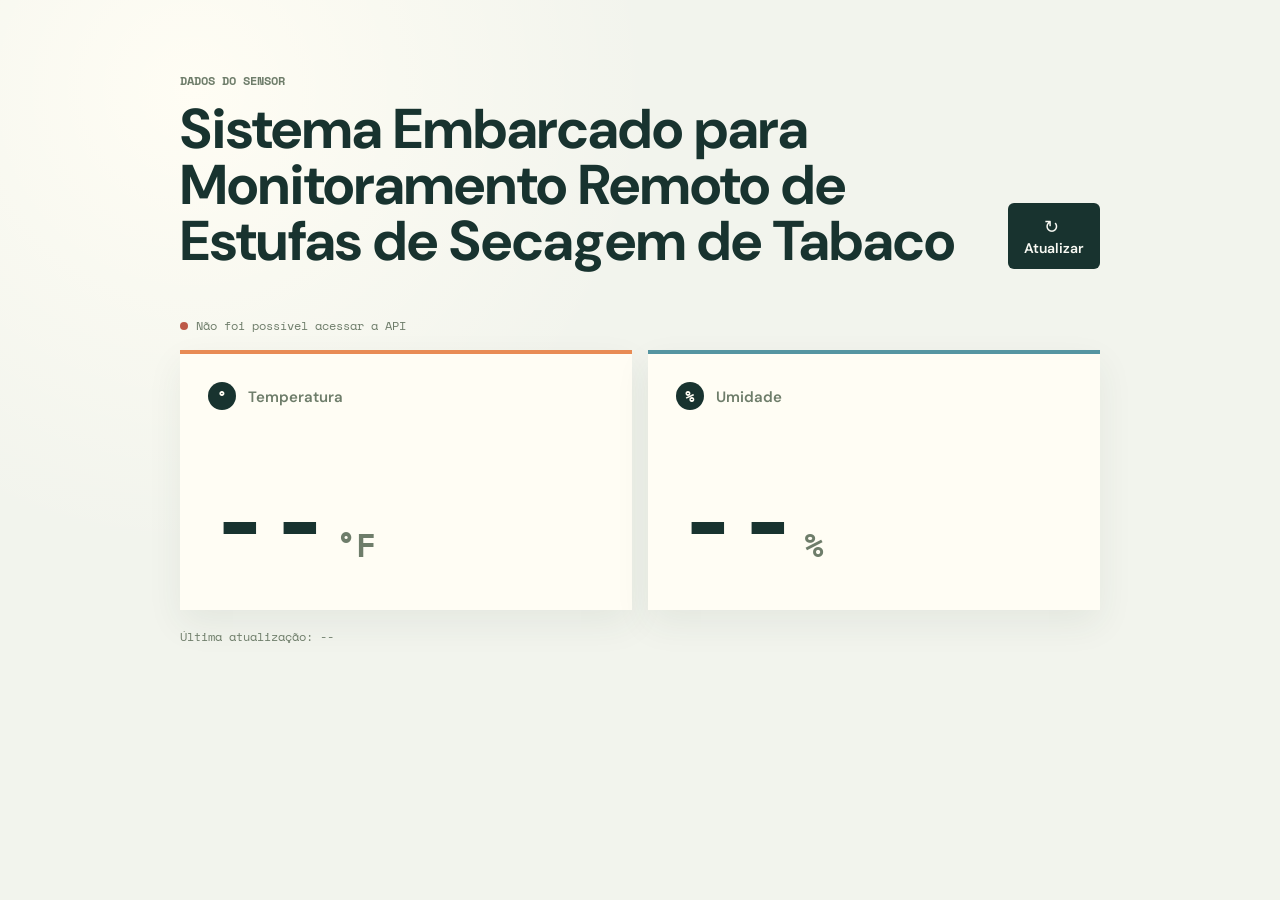
==== frontend/index.html @ aa6d70a8 "alteracao total" ====
<!doctype html>
<html lang="pt-BR">
  <head>
    <meta charset="UTF-8" />
    <meta name="viewport" content="width=device-width, initial-scale=1.0" />
    <title>Monitor ambiental</title>
    <link rel="stylesheet" href="styles.css" />
  </head>
  <body>
    <main class="dashboard">
      <header class="header">
        <div>
          <p class="eyebrow">DADOS DO SENSOR</p>
          <h1>Sistema Embarcado para Monitoramento Remoto de Estufas de Secagem de Tabaco</h1>
        </div>
        <button class="refresh-button" id="refresh-button" type="button" aria-label="Atualizar leituras">
          <span aria-hidden="true">↻</span>
          Atualizar
        </button>
      </header>

      <section class="status" aria-live="polite">
        <span class="status-dot" id="status-dot"></span>
        <span id="status-text">Conectando à API...</span>
      </section>

      <section class="reading-grid" aria-label="Leituras mais recentes">
        <article class="reading-card temperature-card">
          <div class="card-label"><span class="icon">°</span> Temperatura</div>
          <p class="reading-value"><span id="temperature">--</span><span class="unit">°F</span></p>
        </article>
        <article class="reading-card humidity-card">
          <div class="card-label"><span class="icon">%</span> Umidade</div>
          <p class="reading-value"><span id="humidity">--</span><span class="unit">%</span></p>
        </article>
      </section>

      <p class="updated">Última atualização: <time id="updated-at">--</time></p>
    </main>
    <script src="app.js?v=3"></script>
  </body>
</html>
---- frontend/styles.css ----
@import url('https://fonts.googleapis.com/css2?family=DM+Sans:wght@400;500;600;700&family=Space+Mono:wght@400;700&display=swap');

:root {
  color: #18332f;
  background: #f2f4ed;
  font-family: 'DM Sans', sans-serif;
  font-synthesis: none;
}

* { box-sizing: border-box; }

body {
  min-width: 320px;
  min-height: 100vh;
  margin: 0;
  background: radial-gradient(circle at 15% 10%, #fffdf4 0, transparent 34%), #f2f4ed;
}

.dashboard { width: min(920px, calc(100% - 40px)); margin: 0 auto; padding: 72px 0 48px; }
.header { display: flex; justify-content: space-between; align-items: end; gap: 24px; }
.eyebrow { margin: 0 0 12px; color: #6e7d6a; font: 700 12px 'Space Mono', monospace; letter-spacing: 0; }
h1 { margin: 0; font-size: clamp(2rem, 5vw, 3.5rem); line-height: 1; letter-spacing: 0; }
.refresh-button { border: 0; border-radius: 6px; padding: 12px 16px; color: #f8f9f3; background: #18332f; font: 600 14px 'DM Sans', sans-serif; cursor: pointer; }
.refresh-button:hover { background: #28534b; }
.refresh-button:disabled { cursor: wait; opacity: .65; }
.refresh-button span { margin-right: 5px; font-size: 18px; vertical-align: -1px; }
.status { display: flex; align-items: center; gap: 8px; margin: 48px 0 16px; color: #6e7d6a; font: 12px 'Space Mono', monospace; }
.status-dot { width: 8px; height: 8px; border-radius: 50%; background: #c88b32; }
.status-dot.online { background: #3f9966; }
.status-dot.error { background: #bd5947; }
.reading-grid { display: grid; grid-template-columns: repeat(2, minmax(0, 1fr)); gap: 16px; }
.reading-card { min-height: 260px; padding: 28px; border-top: 4px solid; background: #fffdf4; box-shadow: 0 14px 34px #294d3d12; }
.temperature-card { border-color: #e88b54; }
.humidity-card { border-color: #5595a1; }
.card-label { color: #6e7d6a; font-size: 15px; font-weight: 600; }
.icon { display: inline-grid; place-items: center; width: 28px; height: 28px; margin-right: 8px; border-radius: 50%; color: #fffdf4; background: #18332f; font: 700 16px 'Space Mono', monospace; }
.reading-value { margin: 62px 0 0; color: #18332f; font: 700 clamp(3.4rem, 9vw, 6.5rem)/.9 'Space Mono', monospace; letter-spacing: -4px; }
.unit { margin-left: 8px; color: #6e7d6a; font-size: .32em; letter-spacing: 0; }
.updated { margin: 18px 0 0; color: #6e7d6a; font: 12px 'Space Mono', monospace; }

@media (max-width: 600px) {
  .dashboard { width: min(100% - 28px, 440px); padding-top: 42px; }
  .header { align-items: start; flex-direction: column; }
  .status { margin-top: 36px; }
  .reading-grid { grid-template-columns: 1fr; }
  .reading-card { min-height: 200px; }
  .reading-value { margin-top: 40px; }
}
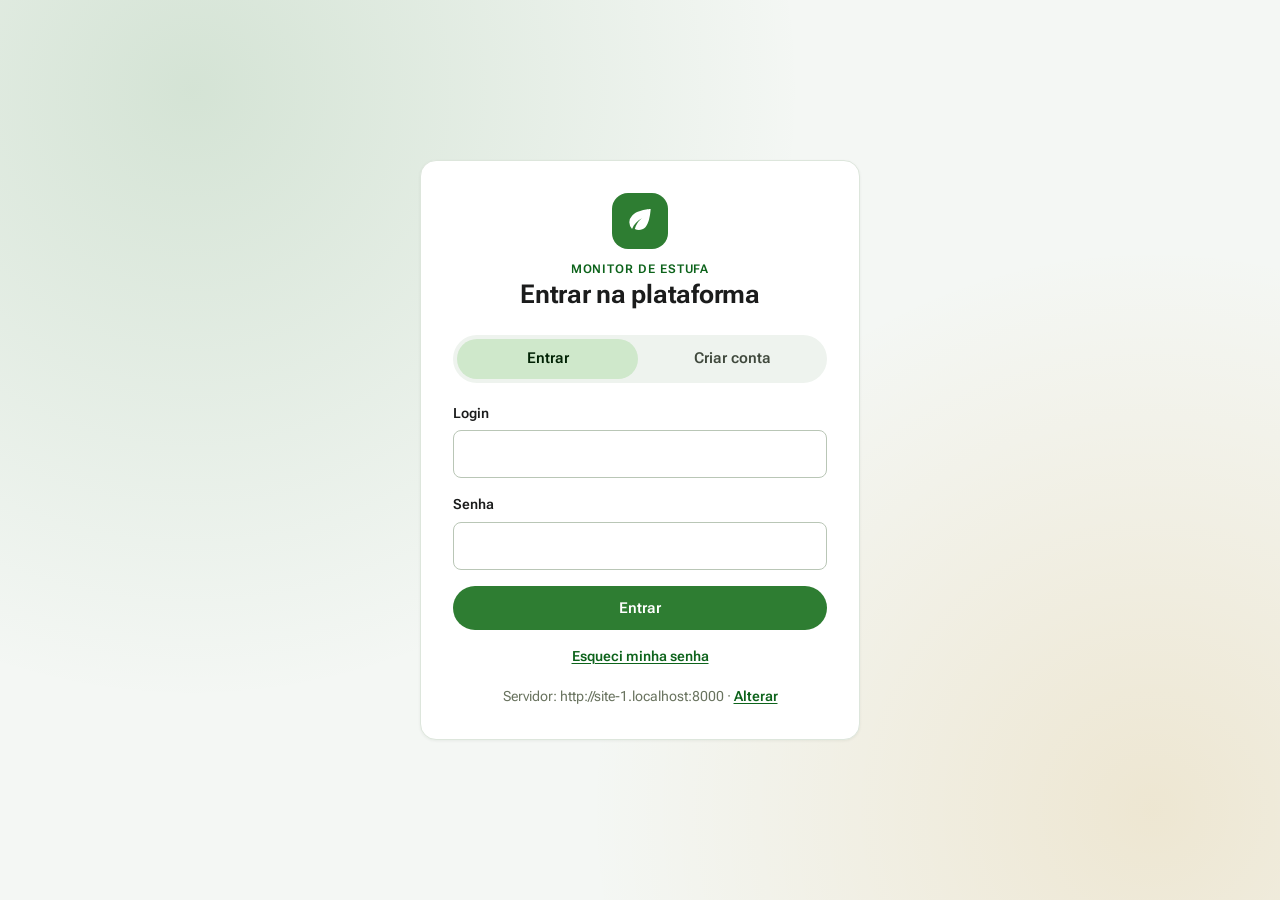
==== commit 24f3502e: "Ajustes visuais no app mobile, adição de novas funcionalidades como notficaoes alarmes e aviso sonon" ====
--- a/frontend/index.html
+++ b/frontend/index.html
@@ -2,41 +2,34 @@
 <html lang="pt-BR">
   <head>
     <meta charset="UTF-8" />
-    <meta name="viewport" content="width=device-width, initial-scale=1.0" />
-    <title>Monitor ambiental</title>
-    <link rel="stylesheet" href="styles.css" />
+    <meta name="viewport" content="width=device-width, initial-scale=1.0, viewport-fit=cover" />
+    <meta name="description" content="Painel de monitoramento de temperatura e umidade das estufas de secagem de tabaco." />
+    <meta name="theme-color" content="#2e7d32" />
+    <title>Monitor de Estufa</title>
+    <link rel="icon" href="data:image/svg+xml,%3Csvg xmlns='http://www.w3.org/2000/svg' viewBox='0 0 24 24'%3E%3Crect width='24' height='24' rx='6' fill='%232e7d32'/%3E%3Cpath fill='%23fff' d='M7.05 9.05a6 6 0 0 0-.02 8.47c1.26-2.91 3.5-5.35 6.31-6.8a13.67 13.67 0 0 0-4.63 6.66c2.23 1.05 4.97.67 6.81-1.17C18.6 13.13 19 4.43 19 4.43s-8.7.4-11.95 4.62z'/%3E%3C/svg%3E" />
+    <link rel="preconnect" href="https://fonts.googleapis.com" />
+    <link rel="preconnect" href="https://fonts.gstatic.com" crossorigin />
+    <link rel="stylesheet" href="https://fonts.googleapis.com/css2?family=Roboto+Flex:opsz,wght@8..144,400..700&display=swap" />
+    <link rel="stylesheet" href="css/styles.css" />
+    <script>
+      // Aplica o tema salvo antes de desenhar a página, para não piscar.
+      try {
+        const theme = JSON.parse(localStorage.getItem("monitor.prefs") || "{}").theme;
+        if (theme === "light" || theme === "dark") document.documentElement.dataset.theme = theme;
+      } catch (_) {}
+    </script>
   </head>
   <body>
-    <main class="dashboard">
-      <header class="header">
-        <div>
-          <p class="eyebrow">DADOS DO SENSOR</p>
-          <h1>Sistema Embarcado para Monitoramento Remoto de Estufas de Secagem de Tabaco</h1>
-        </div>
-        <button class="refresh-button" id="refresh-button" type="button" aria-label="Atualizar leituras">
-          <span aria-hidden="true">↻</span>
-          Atualizar
-        </button>
-      </header>
-
-      <section class="status" aria-live="polite">
-        <span class="status-dot" id="status-dot"></span>
-        <span id="status-text">Conectando à API...</span>
-      </section>
-
-      <section class="reading-grid" aria-label="Leituras mais recentes">
-        <article class="reading-card temperature-card">
-          <div class="card-label"><span class="icon">°</span> Temperatura</div>
-          <p class="reading-value"><span id="temperature">--</span><span class="unit">°F</span></p>
-        </article>
-        <article class="reading-card humidity-card">
-          <div class="card-label"><span class="icon">%</span> Umidade</div>
-          <p class="reading-value"><span id="humidity">--</span><span class="unit">%</span></p>
-        </article>
-      </section>
-
-      <p class="updated">Última atualização: <time id="updated-at">--</time></p>
-    </main>
-    <script src="app.js?v=3"></script>
+    <div id="app" aria-live="polite">
+      <div class="boot">
+        <div class="boot-spinner" aria-hidden="true"></div>
+        <p>Carregando o painel…</p>
+      </div>
+    </div>
+    <div id="toasts" class="toasts" role="status" aria-live="polite"></div>
+    <noscript>
+      <p class="noscript">Ative o JavaScript do navegador para usar o painel.</p>
+    </noscript>
+    <script type="module" src="js/main.js"></script>
   </body>
 </html>
--- a/frontend/css/styles.css
+++ b/frontend/css/styles.css
@@ -0,0 +1,2236 @@
+/* =========================================================
+   Monitor de Estufa — tokens do DESIGN.md (AgroTech Curing Monitor)
+   ========================================================= */
+
+:root {
+  color-scheme: light;
+
+  --bg: #f4f7f4;
+  --surface: #ffffff;
+  --surface-2: #eef3ee;
+  --surface-3: #e3ebe3;
+  --border: #dde6dc;
+  --border-strong: #b9c6b6;
+
+  --text: #1b1c1c;
+  --text-2: #40493d;
+  --muted: #69735f;
+
+  --primary: #2e7d32;
+  --primary-strong: #1b5e20;
+  --primary-text: #0d631b;
+  --on-primary: #ffffff;
+  --primary-container: #cfe8cb;
+  --on-primary-container: #002204;
+
+  --ok: #2e7d32;
+  --ok-container: #dff0dc;
+  --on-ok-container: #0b3d10;
+  --warn: #8a5a00;
+  --warn-icon: #c68100;
+  --warn-container: #fff3cf;
+  --on-warn-container: #3d2800;
+  --crit: #ba1a1a;
+  --crit-container: #ffdad6;
+  --on-crit-container: #7a0008;
+  --offline: #616161;
+  --offline-container: #ececec;
+  --on-offline-container: #2f2f2f;
+  --info-container: #e2ecf5;
+  --on-info-container: #0f2c45;
+
+  --chart-line: #2e7d32;
+  --chart-area: rgba(46, 125, 50, 0.1);
+  --chart-band: rgba(46, 125, 50, 0.07);
+  --chart-grid: #e4eae3;
+  --chart-limit: #9aa895;
+
+  --shadow-1: 0 1px 3px rgba(0, 34, 4, 0.06);
+  --shadow-2: 0 3px 6px rgba(0, 34, 4, 0.08);
+  --shadow-3: 0 6px 16px rgba(0, 34, 4, 0.14);
+  --scrim: rgba(25, 29, 25, 0.45);
+
+  --radius-sm: 8px;
+  --radius: 12px;
+  --radius-lg: 16px;
+  --radius-full: 999px;
+
+  --font: "Roboto Flex", system-ui, -apple-system, "Segoe UI", Roboto, "Helvetica Neue", Arial, sans-serif;
+  --sidebar-width: 248px;
+  --bottom-nav-height: 72px;
+}
+
+@media (prefers-color-scheme: dark) {
+  :root:not([data-theme="light"]) {
+    color-scheme: dark;
+    --bg: #101410;
+    --surface: #191d19;
+    --surface-2: #212621;
+    --surface-3: #2a302a;
+    --border: #2f362f;
+    --border-strong: #46503f;
+    --text: #e3e6e0;
+    --text-2: #c2cabd;
+    --muted: #95a08f;
+    --primary: #2e7d32;
+    --primary-strong: #3a8f3e;
+    --primary-text: #88d982;
+    --on-primary: #ffffff;
+    --primary-container: #1f3a20;
+    --on-primary-container: #b8f0b2;
+    --ok: #88d982;
+    --ok-container: #1f3a20;
+    --on-ok-container: #b8f0b2;
+    --warn: #ffc865;
+    --warn-icon: #ffb938;
+    --warn-container: #3a2b0a;
+    --on-warn-container: #ffe3b0;
+    --crit: #ffb4ab;
+    --crit-container: #4a1512;
+    --on-crit-container: #ffdad6;
+    --offline: #b0b0b0;
+    --offline-container: #2c2c2c;
+    --on-offline-container: #e0e0e0;
+    --info-container: #1b2c3b;
+    --on-info-container: #cfe3f5;
+    --chart-line: #48a64c;
+    --chart-area: rgba(72, 166, 76, 0.14);
+    --chart-band: rgba(72, 166, 76, 0.09);
+    --chart-grid: #293029;
+    --chart-limit: #6b7866;
+    --shadow-1: 0 1px 3px rgba(0, 0, 0, 0.4);
+    --shadow-2: 0 3px 8px rgba(0, 0, 0, 0.45);
+    --shadow-3: 0 8px 24px rgba(0, 0, 0, 0.55);
+    --scrim: rgba(0, 0, 0, 0.6);
+  }
+}
+
+:root[data-theme="dark"] {
+  color-scheme: dark;
+  --bg: #101410;
+  --surface: #191d19;
+  --surface-2: #212621;
+  --surface-3: #2a302a;
+  --border: #2f362f;
+  --border-strong: #46503f;
+  --text: #e3e6e0;
+  --text-2: #c2cabd;
+  --muted: #95a08f;
+  --primary: #2e7d32;
+  --primary-strong: #3a8f3e;
+  --primary-text: #88d982;
+  --on-primary: #ffffff;
+  --primary-container: #1f3a20;
+  --on-primary-container: #b8f0b2;
+  --ok: #88d982;
+  --ok-container: #1f3a20;
+  --on-ok-container: #b8f0b2;
+  --warn: #ffc865;
+  --warn-icon: #ffb938;
+  --warn-container: #3a2b0a;
+  --on-warn-container: #ffe3b0;
+  --crit: #ffb4ab;
+  --crit-container: #4a1512;
+  --on-crit-container: #ffdad6;
+  --offline: #b0b0b0;
+  --offline-container: #2c2c2c;
+  --on-offline-container: #e0e0e0;
+  --info-container: #1b2c3b;
+  --on-info-container: #cfe3f5;
+  --chart-line: #48a64c;
+  --chart-area: rgba(72, 166, 76, 0.14);
+  --chart-band: rgba(72, 166, 76, 0.09);
+  --chart-grid: #293029;
+  --chart-limit: #6b7866;
+  --shadow-1: 0 1px 3px rgba(0, 0, 0, 0.4);
+  --shadow-2: 0 3px 8px rgba(0, 0, 0, 0.45);
+  --shadow-3: 0 8px 24px rgba(0, 0, 0, 0.55);
+  --scrim: rgba(0, 0, 0, 0.6);
+}
+
+/* =========================================================
+   Base
+   ========================================================= */
+
+*,
+*::before,
+*::after {
+  box-sizing: border-box;
+}
+
+html {
+  -webkit-text-size-adjust: 100%;
+}
+
+body {
+  margin: 0;
+  min-height: 100vh;
+  background: var(--bg);
+  color: var(--text);
+  font-family: var(--font);
+  font-size: 15px;
+  line-height: 1.5;
+  -webkit-font-smoothing: antialiased;
+}
+
+h1,
+h2,
+h3,
+h4,
+p {
+  margin: 0;
+}
+
+h1 {
+  font-size: 1.6rem;
+  line-height: 1.25;
+  font-weight: 650;
+  letter-spacing: -0.01em;
+}
+
+h2 {
+  font-size: 1.15rem;
+  line-height: 1.35;
+  font-weight: 620;
+}
+
+h3 {
+  font-size: 1rem;
+  line-height: 1.4;
+  font-weight: 600;
+}
+
+a {
+  color: var(--primary-text);
+}
+
+button,
+input,
+select,
+textarea {
+  font: inherit;
+  color: inherit;
+}
+
+:focus-visible {
+  outline: 3px solid color-mix(in srgb, var(--primary) 55%, transparent);
+  outline-offset: 2px;
+}
+
+.sr-only {
+  position: absolute;
+  width: 1px;
+  height: 1px;
+  padding: 0;
+  margin: -1px;
+  overflow: hidden;
+  clip: rect(0, 0, 0, 0);
+  white-space: nowrap;
+  border: 0;
+}
+
+.muted {
+  color: var(--muted);
+}
+
+.text-2 {
+  color: var(--text-2);
+}
+
+.small {
+  font-size: 0.85rem;
+}
+
+.num {
+  font-variant-numeric: tabular-nums;
+}
+
+.icon {
+  display: inline-flex;
+  flex: none;
+  width: 1.25em;
+  height: 1.25em;
+}
+
+.icon svg {
+  width: 100%;
+  height: 100%;
+  fill: currentColor;
+}
+
+.noscript {
+  padding: 24px;
+  text-align: center;
+}
+
+/* =========================================================
+   Boot / carregamento
+   ========================================================= */
+
+.boot {
+  min-height: 100vh;
+  display: grid;
+  place-content: center;
+  justify-items: center;
+  gap: 16px;
+  color: var(--muted);
+}
+
+.boot-spinner,
+.spinner {
+  width: 36px;
+  height: 36px;
+  border-radius: 50%;
+  border: 3px solid var(--surface-3);
+  border-top-color: var(--primary);
+  animation: spin 0.9s linear infinite;
+}
+
+.spinner {
+  width: 18px;
+  height: 18px;
+  border-width: 2px;
+}
+
+@keyframes spin {
+  to {
+    transform: rotate(360deg);
+  }
+}
+
+/* =========================================================
+   Estrutura: barra lateral (desktop) e barra inferior (celular)
+   ========================================================= */
+
+.shell {
+  min-height: 100vh;
+}
+
+.sidebar {
+  display: none;
+}
+
+.topbar {
+  position: sticky;
+  top: 0;
+  z-index: 20;
+  display: flex;
+  align-items: center;
+  gap: 12px;
+  min-height: 60px;
+  padding: 8px 16px;
+  padding-top: max(8px, env(safe-area-inset-top));
+  background: color-mix(in srgb, var(--bg) 88%, transparent);
+  backdrop-filter: blur(10px);
+  border-bottom: 1px solid var(--border);
+}
+
+.brand {
+  display: flex;
+  align-items: center;
+  gap: 10px;
+  min-width: 0;
+  color: var(--text);
+  text-decoration: none;
+}
+
+.brand-mark {
+  display: grid;
+  place-items: center;
+  width: 36px;
+  height: 36px;
+  flex: none;
+  border-radius: 10px;
+  background: var(--primary);
+  color: var(--on-primary);
+}
+
+.brand-mark .icon {
+  width: 22px;
+  height: 22px;
+}
+
+.brand-text {
+  display: flex;
+  flex-direction: column;
+  min-width: 0;
+  line-height: 1.2;
+}
+
+.brand-eyebrow {
+  font-size: 0.7rem;
+  font-weight: 650;
+  letter-spacing: 0.08em;
+  text-transform: uppercase;
+  color: var(--primary-text);
+}
+
+.brand-title {
+  font-size: 1.05rem;
+  font-weight: 620;
+  white-space: nowrap;
+  overflow: hidden;
+  text-overflow: ellipsis;
+}
+
+.topbar-actions {
+  margin-left: auto;
+  display: flex;
+  align-items: center;
+  gap: 8px;
+}
+
+.connection {
+  display: inline-flex;
+  align-items: center;
+  gap: 6px;
+  padding: 4px 10px;
+  border-radius: var(--radius-full);
+  font-size: 0.8rem;
+  font-weight: 600;
+  background: var(--surface-2);
+  color: var(--text-2);
+}
+
+.connection .dot {
+  width: 8px;
+  height: 8px;
+  border-radius: 50%;
+  background: var(--ok);
+}
+
+.connection.is-down {
+  background: var(--crit-container);
+  color: var(--on-crit-container);
+}
+
+.connection.is-down .dot {
+  background: var(--crit);
+}
+
+.connection-label {
+  display: none;
+}
+
+.view {
+  width: 100%;
+  max-width: 1180px;
+  margin: 0 auto;
+  padding: 16px 16px calc(var(--bottom-nav-height) + 24px + env(safe-area-inset-bottom));
+}
+
+.bottom-nav {
+  position: fixed;
+  inset: auto 0 0 0;
+  z-index: 30;
+  display: grid;
+  grid-template-columns: repeat(5, 1fr);
+  height: calc(var(--bottom-nav-height) + env(safe-area-inset-bottom));
+  padding-bottom: env(safe-area-inset-bottom);
+  background: var(--surface);
+  border-top: 1px solid var(--border);
+}
+
+.nav-link {
+  position: relative;
+  display: flex;
+  flex-direction: column;
+  align-items: center;
+  justify-content: center;
+  gap: 4px;
+  min-width: 0;
+  color: var(--text-2);
+  text-decoration: none;
+  font-size: 0.72rem;
+  font-weight: 600;
+}
+
+.nav-pill {
+  position: relative;
+  display: grid;
+  place-items: center;
+  width: 56px;
+  height: 30px;
+  border-radius: var(--radius-full);
+  transition: background 0.15s;
+}
+
+.nav-pill .icon {
+  width: 22px;
+  height: 22px;
+}
+
+.nav-link[aria-current="page"] {
+  color: var(--text);
+}
+
+.nav-link[aria-current="page"] .nav-pill {
+  background: var(--primary-container);
+  color: var(--on-primary-container);
+}
+
+.nav-badge {
+  position: absolute;
+  top: -4px;
+  right: 6px;
+  min-width: 18px;
+  height: 18px;
+  padding: 0 5px;
+  border-radius: var(--radius-full);
+  background: var(--crit);
+  color: #fff;
+  font-size: 0.68rem;
+  font-weight: 700;
+  line-height: 18px;
+  text-align: center;
+}
+
+:root[data-theme="dark"] .nav-badge {
+  color: #3a0003;
+}
+
+@media (prefers-color-scheme: dark) {
+  :root:not([data-theme="light"]) .nav-badge {
+    color: #3a0003;
+  }
+}
+
+@media (min-width: 900px) {
+  .shell {
+    display: grid;
+    grid-template-columns: var(--sidebar-width) 1fr;
+  }
+
+  .sidebar {
+    position: sticky;
+    top: 0;
+    height: 100vh;
+    display: flex;
+    flex-direction: column;
+    gap: 24px;
+    padding: 20px 14px;
+    background: var(--surface);
+    border-right: 1px solid var(--border);
+  }
+
+  .sidebar .brand {
+    padding: 0 8px;
+  }
+
+  .side-nav {
+    display: flex;
+    flex-direction: column;
+    gap: 4px;
+  }
+
+  .side-nav .nav-link {
+    flex-direction: row;
+    justify-content: flex-start;
+    gap: 12px;
+    padding: 10px 12px;
+    border-radius: var(--radius-full);
+    font-size: 0.95rem;
+    font-weight: 560;
+  }
+
+  .side-nav .nav-link:hover {
+    background: var(--surface-2);
+  }
+
+  .side-nav .nav-pill {
+    width: auto;
+    height: auto;
+    background: none !important;
+  }
+
+  .side-nav .nav-link[aria-current="page"] {
+    background: var(--primary-container);
+    color: var(--on-primary-container);
+  }
+
+  .side-nav .nav-badge {
+    position: static;
+    margin-left: auto;
+  }
+
+  .sidebar-footer {
+    margin-top: auto;
+    padding: 12px;
+    border-radius: var(--radius);
+    background: var(--surface-2);
+    font-size: 0.85rem;
+    color: var(--text-2);
+  }
+
+  .topbar .brand {
+    display: none;
+  }
+
+  .connection-label {
+    display: inline;
+  }
+
+  .bottom-nav {
+    display: none;
+  }
+
+  .view {
+    padding: 24px 32px 48px;
+  }
+}
+
+/* =========================================================
+   Página e seções
+   ========================================================= */
+
+.page {
+  display: flex;
+  flex-direction: column;
+  gap: 20px;
+}
+
+.page.is-loading {
+  opacity: 0.55;
+  transition: opacity 0.2s;
+}
+
+.page-header {
+  display: flex;
+  flex-wrap: wrap;
+  align-items: flex-end;
+  justify-content: space-between;
+  gap: 12px;
+}
+
+.page-header .eyebrow {
+  margin-bottom: 2px;
+}
+
+.eyebrow {
+  font-size: 0.72rem;
+  font-weight: 650;
+  letter-spacing: 0.08em;
+  text-transform: uppercase;
+  color: var(--primary-text);
+}
+
+.page-subtitle {
+  margin-top: 4px;
+  color: var(--text-2);
+}
+
+.section-title {
+  display: flex;
+  align-items: center;
+  justify-content: space-between;
+  gap: 12px;
+  margin-bottom: 12px;
+}
+
+.grid {
+  display: grid;
+  gap: 16px;
+}
+
+.grid-2 {
+  grid-template-columns: 1fr;
+}
+
+/* Quantas colunas couberem, cada uma com pelo menos 320px (ou a largura toda no celular). */
+.grid-3 {
+  grid-template-columns: repeat(auto-fill, minmax(min(100%, 320px), 1fr));
+}
+
+@media (min-width: 640px) {
+  .grid-2 {
+    grid-template-columns: repeat(2, minmax(0, 1fr));
+  }
+}
+
+@media (min-width: 1000px) {
+  .grid-main {
+    grid-template-columns: minmax(0, 2fr) minmax(300px, 1fr);
+    align-items: start;
+  }
+}
+
+.stack {
+  display: flex;
+  flex-direction: column;
+  gap: 16px;
+}
+
+.row {
+  display: flex;
+  flex-wrap: wrap;
+  align-items: center;
+  gap: 8px;
+}
+
+.row-between {
+  display: flex;
+  flex-wrap: wrap;
+  align-items: center;
+  justify-content: space-between;
+  gap: 8px;
+}
+
+/* =========================================================
+   Cartões
+   ========================================================= */
+
+.card {
+  min-width: 0;
+  padding: 16px;
+  border-radius: var(--radius-lg);
+  background: var(--surface);
+  border: 1px solid var(--border);
+  box-shadow: var(--shadow-1);
+}
+
+@media (min-width: 640px) {
+  .card {
+    padding: 20px;
+  }
+}
+
+.card-header {
+  display: flex;
+  align-items: flex-start;
+  justify-content: space-between;
+  gap: 12px;
+  margin-bottom: 14px;
+}
+
+.card-header h2,
+.card-header h3 {
+  display: flex;
+  align-items: center;
+  gap: 8px;
+}
+
+.card-header .icon {
+  color: var(--primary-text);
+}
+
+.card-footer {
+  display: flex;
+  flex-wrap: wrap;
+  gap: 8px;
+  margin-top: 16px;
+  padding-top: 14px;
+  border-top: 1px solid var(--border);
+}
+
+.card-link {
+  display: inline-flex;
+  align-items: center;
+  gap: 4px;
+  font-weight: 600;
+  font-size: 0.9rem;
+  color: var(--primary-text);
+  text-decoration: none;
+  white-space: nowrap;
+}
+
+.card-link:hover {
+  text-decoration: underline;
+}
+
+.divider {
+  height: 1px;
+  margin: 14px 0;
+  background: var(--border);
+}
+
+/* =========================================================
+   Botões
+   ========================================================= */
+
+.btn {
+  display: inline-flex;
+  align-items: center;
+  justify-content: center;
+  gap: 8px;
+  min-height: 44px;
+  padding: 0 18px;
+  border: 1px solid transparent;
+  border-radius: var(--radius-full);
+  background: var(--surface-2);
+  color: var(--text);
+  font-weight: 600;
+  font-size: 0.92rem;
+  text-decoration: none;
+  cursor: pointer;
+  transition: background 0.15s, box-shadow 0.15s, opacity 0.15s;
+  white-space: nowrap;
+}
+
+.btn:hover {
+  background: var(--surface-3);
+}
+
+.btn:disabled {
+  opacity: 0.55;
+  cursor: not-allowed;
+}
+
+.btn .icon {
+  width: 20px;
+  height: 20px;
+}
+
+.btn-primary {
+  background: var(--primary);
+  color: var(--on-primary);
+}
+
+.btn-primary:hover {
+  background: var(--primary-strong);
+  box-shadow: var(--shadow-2);
+}
+
+.btn-outline {
+  background: transparent;
+  border-color: var(--border-strong);
+}
+
+.btn-outline:hover {
+  background: var(--surface-2);
+}
+
+.btn-danger {
+  background: var(--crit-container);
+  color: var(--on-crit-container);
+}
+
+.btn-danger:hover {
+  background: color-mix(in srgb, var(--crit-container) 80%, var(--crit));
+}
+
+.btn-danger-solid {
+  background: #ba1a1a;
+  color: #fff;
+}
+
+.btn-danger-solid:hover {
+  background: #93000a;
+}
+
+.btn-ghost {
+  background: transparent;
+  color: var(--primary-text);
+}
+
+.btn-ghost:hover {
+  background: var(--surface-2);
+}
+
+.btn-sm {
+  min-height: 36px;
+  padding: 0 14px;
+  font-size: 0.85rem;
+}
+
+.btn-icon {
+  width: 44px;
+  padding: 0;
+}
+
+.btn-block {
+  width: 100%;
+}
+
+/* =========================================================
+   Selos de estado (sempre com ícone + texto)
+   ========================================================= */
+
+.badge {
+  display: inline-flex;
+  align-items: center;
+  gap: 6px;
+  padding: 3px 10px;
+  border-radius: var(--radius-full);
+  font-size: 0.78rem;
+  font-weight: 650;
+  line-height: 1.5;
+  white-space: nowrap;
+}
+
+.badge .icon {
+  width: 15px;
+  height: 15px;
+}
+
+.badge-dot {
+  width: 8px;
+  height: 8px;
+  border-radius: 50%;
+  background: currentColor;
+}
+
+.badge-ok {
+  background: var(--ok-container);
+  color: var(--on-ok-container);
+}
+
+.badge-ok .badge-dot {
+  background: var(--ok);
+  box-shadow: 0 0 0 0 color-mix(in srgb, var(--ok) 60%, transparent);
+  animation: pulse 2s infinite;
+}
+
+.badge-warn {
+  background: var(--warn-container);
+  color: var(--on-warn-container);
+}
+
+.badge-crit {
+  background: var(--crit-container);
+  color: var(--on-crit-container);
+}
+
+.badge-offline {
+  background: var(--offline-container);
+  color: var(--on-offline-container);
+}
+
+.badge-neutral {
+  background: var(--surface-2);
+  color: var(--text-2);
+}
+
+.badge-info {
+  background: var(--info-container);
+  color: var(--on-info-container);
+}
+
+@keyframes pulse {
+  0% {
+    box-shadow: 0 0 0 0 color-mix(in srgb, var(--ok) 55%, transparent);
+  }
+  70% {
+    box-shadow: 0 0 0 7px transparent;
+  }
+  100% {
+    box-shadow: 0 0 0 0 transparent;
+  }
+}
+
+@media (prefers-reduced-motion: reduce) {
+  *,
+  *::before,
+  *::after {
+    animation: none !important;
+    transition: none !important;
+  }
+}
+
+/* =========================================================
+   Faixa de aviso (status em linguagem simples)
+   ========================================================= */
+
+.banner {
+  display: flex;
+  align-items: flex-start;
+  gap: 12px;
+  padding: 14px 16px;
+  border-radius: var(--radius-lg);
+}
+
+.banner > .icon {
+  width: 24px;
+  height: 24px;
+  margin-top: 1px;
+}
+
+.banner-body {
+  flex: 1;
+  min-width: 0;
+}
+
+.banner-title {
+  font-weight: 650;
+}
+
+.banner-text {
+  margin-top: 2px;
+  font-size: 0.92rem;
+}
+
+.banner-actions {
+  display: flex;
+  flex-wrap: wrap;
+  gap: 8px;
+  margin-top: 10px;
+}
+
+.banner-ok {
+  background: var(--ok-container);
+  color: var(--on-ok-container);
+}
+
+.banner-warn {
+  background: var(--warn-container);
+  color: var(--on-warn-container);
+}
+
+.banner-warn > .icon {
+  color: var(--warn-icon);
+}
+
+.banner-crit {
+  background: var(--crit-container);
+  color: var(--on-crit-container);
+}
+
+.banner-offline {
+  background: var(--offline-container);
+  color: var(--on-offline-container);
+}
+
+.banner-info {
+  background: var(--info-container);
+  color: var(--on-info-container);
+}
+
+.banner .btn {
+  min-height: 38px;
+  background: var(--surface);
+  color: var(--text);
+}
+
+.banner .btn-primary {
+  background: var(--primary);
+  color: var(--on-primary);
+}
+
+/* =========================================================
+   Indicadores (temperatura e umidade)
+   ========================================================= */
+
+.kpi {
+  display: flex;
+  flex-direction: column;
+  gap: 12px;
+}
+
+.kpi-head {
+  display: flex;
+  align-items: center;
+  justify-content: space-between;
+  gap: 8px;
+}
+
+.kpi-label {
+  display: flex;
+  align-items: center;
+  gap: 8px;
+  font-weight: 600;
+  color: var(--text-2);
+}
+
+.kpi-icon {
+  display: grid;
+  place-items: center;
+  width: 36px;
+  height: 36px;
+  border-radius: 10px;
+  background: var(--surface-2);
+  color: var(--primary-text);
+}
+
+.kpi-icon .icon {
+  width: 22px;
+  height: 22px;
+}
+
+.kpi-value {
+  display: flex;
+  align-items: baseline;
+  flex-wrap: wrap;
+  gap: 4px 10px;
+}
+
+.kpi-number {
+  font-size: 3rem;
+  line-height: 1;
+  font-weight: 700;
+  letter-spacing: -0.02em;
+}
+
+.kpi-unit {
+  font-size: 1.3rem;
+  font-weight: 600;
+  color: var(--text-2);
+}
+
+.kpi-secondary {
+  font-size: 0.95rem;
+  color: var(--muted);
+}
+
+.kpi.is-stale .kpi-number,
+.kpi.is-stale .kpi-unit {
+  color: var(--muted);
+}
+
+.meter {
+  position: relative;
+  height: 10px;
+  border-radius: var(--radius-full);
+  background: var(--surface-3);
+}
+
+.meter-safe {
+  position: absolute;
+  top: 0;
+  bottom: 0;
+  border-radius: var(--radius-full);
+  background: var(--primary-container);
+}
+
+.meter-marker {
+  position: absolute;
+  top: 50%;
+  width: 16px;
+  height: 16px;
+  margin-left: -8px;
+  border-radius: 50%;
+  transform: translateY(-50%);
+  background: var(--primary);
+  box-shadow: 0 0 0 2px var(--surface);
+}
+
+.meter-marker.is-out {
+  background: var(--crit);
+}
+
+.meter-scale {
+  display: flex;
+  justify-content: space-between;
+  margin-top: 6px;
+  font-size: 0.78rem;
+  color: var(--muted);
+}
+
+/* =========================================================
+   Onboarding (passos)
+   ========================================================= */
+
+.steps {
+  display: grid;
+  gap: 12px;
+  margin: 0;
+  padding: 0;
+  list-style: none;
+  counter-reset: step;
+}
+
+.step {
+  display: flex;
+  align-items: flex-start;
+  gap: 14px;
+  padding: 14px;
+  border-radius: var(--radius);
+  background: var(--surface-2);
+}
+
+.step-number {
+  display: grid;
+  place-items: center;
+  width: 32px;
+  height: 32px;
+  flex: none;
+  border-radius: 50%;
+  background: var(--surface);
+  border: 2px solid var(--border-strong);
+  font-weight: 700;
+}
+
+.step.is-done .step-number {
+  background: var(--primary);
+  border-color: var(--primary);
+  color: var(--on-primary);
+}
+
+.step.is-current {
+  background: var(--primary-container);
+  color: var(--on-primary-container);
+}
+
+.step-body {
+  flex: 1;
+  min-width: 0;
+}
+
+.step-body p {
+  margin-top: 2px;
+  font-size: 0.9rem;
+  color: inherit;
+  opacity: 0.85;
+}
+
+.step-body .btn {
+  margin-top: 10px;
+}
+
+/* =========================================================
+   Formulários
+   ========================================================= */
+
+.form {
+  display: flex;
+  flex-direction: column;
+  gap: 16px;
+}
+
+.field {
+  display: flex;
+  flex-direction: column;
+  gap: 6px;
+}
+
+.field-label {
+  font-weight: 600;
+  font-size: 0.9rem;
+}
+
+.field-hint {
+  font-size: 0.82rem;
+  color: var(--muted);
+}
+
+.field-error {
+  font-size: 0.85rem;
+  color: var(--crit);
+}
+
+.input,
+.select {
+  width: 100%;
+  min-height: 48px;
+  padding: 10px 14px;
+  border: 1px solid var(--border-strong);
+  border-radius: var(--radius-sm);
+  background: var(--surface);
+  color: var(--text);
+}
+
+.input:focus,
+.select:focus {
+  outline: none;
+  border-color: var(--primary);
+  box-shadow: 0 0 0 2px color-mix(in srgb, var(--primary) 35%, transparent);
+}
+
+.input[aria-invalid="true"] {
+  border-color: var(--crit);
+}
+
+.input-group {
+  display: flex;
+  align-items: stretch;
+}
+
+.input-group .input {
+  border-top-right-radius: 0;
+  border-bottom-right-radius: 0;
+}
+
+.input-suffix {
+  display: grid;
+  place-items: center;
+  min-width: 56px;
+  padding: 0 12px;
+  border: 1px solid var(--border-strong);
+  border-left: 0;
+  border-radius: 0 var(--radius-sm) var(--radius-sm) 0;
+  background: var(--surface-2);
+  color: var(--text-2);
+  font-weight: 600;
+}
+
+.form-row {
+  display: grid;
+  gap: 12px;
+  grid-template-columns: repeat(2, minmax(0, 1fr));
+}
+
+.form-actions {
+  display: flex;
+  flex-wrap: wrap;
+  justify-content: flex-end;
+  gap: 8px;
+}
+
+.form-error {
+  padding: 10px 14px;
+  border-radius: var(--radius-sm);
+  background: var(--crit-container);
+  color: var(--on-crit-container);
+  font-size: 0.9rem;
+}
+
+.form-success {
+  padding: 10px 14px;
+  border-radius: var(--radius-sm);
+  background: var(--ok-container);
+  color: var(--on-ok-container);
+  font-size: 0.9rem;
+}
+
+/* Controle segmentado (período, métrica, unidade) */
+.segmented {
+  display: inline-flex;
+  max-width: 100%;
+  padding: 4px;
+  border-radius: var(--radius-full);
+  background: var(--surface-2);
+  overflow-x: auto;
+  scrollbar-width: none;
+}
+
+.segmented::-webkit-scrollbar {
+  display: none;
+}
+
+.segmented button {
+  min-height: 36px;
+  padding: 0 14px;
+  border: 0;
+  border-radius: var(--radius-full);
+  background: transparent;
+  color: var(--text-2);
+  font-weight: 600;
+  font-size: 0.88rem;
+  cursor: pointer;
+  white-space: nowrap;
+}
+
+.segmented button[aria-pressed="true"] {
+  background: var(--surface);
+  color: var(--text);
+  box-shadow: var(--shadow-1);
+}
+
+.filters {
+  display: flex;
+  flex-wrap: wrap;
+  align-items: center;
+  gap: 10px;
+}
+
+.filters .select {
+  width: auto;
+  min-width: 180px;
+  min-height: 44px;
+}
+
+/* Abas */
+.tabs {
+  display: flex;
+  gap: 4px;
+  padding: 4px;
+  border-radius: var(--radius-full);
+  background: var(--surface-2);
+  overflow-x: auto;
+}
+
+.tab {
+  display: inline-flex;
+  align-items: center;
+  gap: 8px;
+  flex: 1;
+  justify-content: center;
+  min-height: 40px;
+  padding: 0 16px;
+  border: 0;
+  border-radius: var(--radius-full);
+  background: transparent;
+  color: var(--text-2);
+  font-weight: 600;
+  cursor: pointer;
+  white-space: nowrap;
+}
+
+.tab[aria-selected="true"] {
+  background: var(--primary-container);
+  color: var(--on-primary-container);
+}
+
+.tab-count {
+  min-width: 22px;
+  padding: 0 6px;
+  border-radius: var(--radius-full);
+  background: var(--surface);
+  font-size: 0.78rem;
+  line-height: 20px;
+}
+
+/* =========================================================
+   Estatísticas, listas e tabelas
+   ========================================================= */
+
+.stats {
+  display: grid;
+  gap: 12px;
+  grid-template-columns: repeat(2, minmax(0, 1fr));
+}
+
+@media (min-width: 720px) {
+  .stats {
+    grid-template-columns: repeat(4, minmax(0, 1fr));
+  }
+}
+
+.stat {
+  padding: 14px 16px;
+  border-radius: var(--radius-lg);
+  background: var(--surface);
+  border: 1px solid var(--border);
+}
+
+.stat-label {
+  display: flex;
+  align-items: center;
+  gap: 6px;
+  font-size: 0.82rem;
+  font-weight: 600;
+  color: var(--text-2);
+}
+
+.stat-label .icon {
+  width: 16px;
+  height: 16px;
+}
+
+.stat-value {
+  margin-top: 4px;
+  font-size: 1.55rem;
+  font-weight: 700;
+  line-height: 1.2;
+}
+
+.stat-meta {
+  font-size: 0.8rem;
+  color: var(--muted);
+}
+
+.details {
+  display: grid;
+  gap: 10px 16px;
+  grid-template-columns: repeat(2, minmax(0, 1fr));
+  margin: 0;
+}
+
+.details div {
+  min-width: 0;
+}
+
+.details dt {
+  font-size: 0.78rem;
+  font-weight: 600;
+  color: var(--muted);
+}
+
+.details dd {
+  margin: 0;
+  font-weight: 560;
+  overflow-wrap: anywhere;
+}
+
+.table-wrap {
+  overflow-x: auto;
+  margin: 0 -16px;
+  padding: 0 16px;
+}
+
+.table {
+  width: 100%;
+  border-collapse: collapse;
+  font-size: 0.92rem;
+}
+
+.table th {
+  padding: 8px 10px;
+  text-align: left;
+  font-size: 0.78rem;
+  font-weight: 650;
+  color: var(--muted);
+  border-bottom: 1px solid var(--border);
+  white-space: nowrap;
+}
+
+.table td {
+  padding: 10px;
+  border-bottom: 1px solid var(--border);
+  font-variant-numeric: tabular-nums;
+  white-space: nowrap;
+}
+
+.table td.num,
+.table th.num {
+  text-align: right;
+}
+
+.table tr:last-child td {
+  border-bottom: 0;
+}
+
+.progress {
+  height: 8px;
+  border-radius: var(--radius-full);
+  background: var(--surface-3);
+  overflow: hidden;
+}
+
+.progress-bar {
+  height: 100%;
+  border-radius: var(--radius-full);
+  background: var(--primary);
+}
+
+.empty {
+  display: flex;
+  flex-direction: column;
+  align-items: center;
+  gap: 10px;
+  padding: 32px 16px;
+  text-align: center;
+  color: var(--text-2);
+}
+
+.empty > .icon {
+  width: 44px;
+  height: 44px;
+  color: var(--muted);
+}
+
+.empty h3 {
+  color: var(--text);
+}
+
+.empty p {
+  max-width: 420px;
+}
+
+/* =========================================================
+   Alertas
+   ========================================================= */
+
+.alert-card {
+  position: relative;
+  overflow: hidden;
+  padding-top: 20px;
+}
+
+.alert-card::before {
+  content: "";
+  position: absolute;
+  inset: 0 0 auto 0;
+  height: 5px;
+  background: var(--warn-icon);
+}
+
+.alert-card.is-critical::before {
+  background: var(--crit);
+}
+
+.alert-card.is-resolved::before {
+  background: var(--border-strong);
+}
+
+.alert-head {
+  display: flex;
+  align-items: flex-start;
+  gap: 12px;
+}
+
+.alert-icon {
+  display: grid;
+  place-items: center;
+  width: 42px;
+  height: 42px;
+  flex: none;
+  border-radius: 50%;
+  background: var(--warn-container);
+  color: var(--warn-icon);
+}
+
+.alert-card.is-critical .alert-icon {
+  background: var(--crit-container);
+  color: var(--crit);
+}
+
+.alert-card.is-resolved .alert-icon {
+  background: var(--ok-container);
+  color: var(--ok);
+}
+
+.alert-title {
+  margin-top: 4px;
+}
+
+.alert-time {
+  margin-left: auto;
+  font-size: 0.82rem;
+  color: var(--muted);
+  white-space: nowrap;
+}
+
+.alert-compare {
+  display: grid;
+  grid-template-columns: repeat(2, minmax(0, 1fr));
+  gap: 12px;
+  margin-top: 14px;
+  padding: 12px 14px;
+  border-radius: var(--radius);
+  background: var(--surface-2);
+}
+
+.alert-compare dt {
+  display: flex;
+  align-items: center;
+  gap: 4px;
+  font-size: 0.78rem;
+  font-weight: 600;
+  color: var(--muted);
+}
+
+.alert-compare dd {
+  margin: 2px 0 0;
+  font-weight: 650;
+}
+
+.alert-compare .is-bad {
+  color: var(--crit);
+}
+
+.alert-actions {
+  display: grid;
+  grid-template-columns: repeat(2, minmax(0, 1fr));
+  gap: 8px;
+  margin-top: 14px;
+}
+
+.alert-mini {
+  display: flex;
+  align-items: flex-start;
+  gap: 10px;
+  padding: 10px 0;
+  border-bottom: 1px solid var(--border);
+}
+
+.alert-mini:last-child {
+  border-bottom: 0;
+}
+
+.alert-mini .icon {
+  width: 20px;
+  height: 20px;
+  margin-top: 2px;
+}
+
+.alert-mini.is-critical .icon {
+  color: var(--crit);
+}
+
+.alert-mini.is-warning .icon {
+  color: var(--warn-icon);
+}
+
+/* =========================================================
+   Dispositivos e estufas
+   ========================================================= */
+
+.entity-card {
+  display: flex;
+  flex-direction: column;
+  gap: 14px;
+}
+
+.entity-head {
+  display: flex;
+  align-items: flex-start;
+  gap: 12px;
+}
+
+.entity-icon {
+  display: grid;
+  place-items: center;
+  width: 44px;
+  height: 44px;
+  flex: none;
+  border-radius: 12px;
+  background: var(--surface-2);
+  color: var(--primary-text);
+}
+
+.entity-icon .icon {
+  width: 24px;
+  height: 24px;
+}
+
+.entity-title {
+  flex: 1;
+  min-width: 0;
+}
+
+.entity-title h3 {
+  overflow-wrap: anywhere;
+}
+
+.entity-actions {
+  display: flex;
+  flex-wrap: wrap;
+  gap: 8px;
+  margin-top: auto;
+}
+
+.metrics {
+  display: grid;
+  grid-template-columns: repeat(3, minmax(0, 1fr));
+  gap: 8px;
+}
+
+.metric {
+  padding: 10px;
+  border-radius: var(--radius);
+  background: var(--surface-2);
+  min-width: 0;
+}
+
+.metric-label {
+  display: flex;
+  align-items: center;
+  gap: 4px;
+  font-size: 0.74rem;
+  font-weight: 600;
+  color: var(--muted);
+}
+
+.metric-label .icon {
+  width: 14px;
+  height: 14px;
+}
+
+.metric-value {
+  margin-top: 2px;
+  font-weight: 650;
+  white-space: nowrap;
+  overflow: hidden;
+  text-overflow: ellipsis;
+}
+
+.metric-sub {
+  font-size: 0.74rem;
+  color: var(--muted);
+}
+
+/* =========================================================
+   Gráfico
+   ========================================================= */
+
+.chart {
+  position: relative;
+  width: 100%;
+  min-height: 220px;
+  touch-action: pan-y;
+}
+
+.chart svg {
+  display: block;
+  width: 100%;
+  overflow: visible;
+}
+
+.chart svg:focus-visible {
+  outline: 3px solid color-mix(in srgb, var(--primary) 55%, transparent);
+  outline-offset: 4px;
+  border-radius: 4px;
+}
+
+.chart-axis text {
+  fill: var(--muted);
+  font-size: 11px;
+  font-family: var(--font);
+  font-variant-numeric: tabular-nums;
+}
+
+.chart-grid line {
+  stroke: var(--chart-grid);
+  stroke-width: 1;
+  shape-rendering: crispEdges;
+}
+
+.chart-band {
+  fill: var(--chart-band);
+}
+
+.chart-limit {
+  stroke: var(--chart-limit);
+  stroke-width: 1;
+  shape-rendering: crispEdges;
+}
+
+.chart-limit-label,
+.chart-end-label {
+  paint-order: stroke;
+  stroke: var(--surface);
+  stroke-width: 4px;
+  stroke-linejoin: round;
+}
+
+.chart-limit-label {
+  fill: var(--muted);
+  font-size: 11px;
+  font-weight: 600;
+  font-family: var(--font);
+}
+
+.chart-area {
+  fill: var(--chart-area);
+}
+
+.chart-line {
+  fill: none;
+  stroke: var(--chart-line);
+  stroke-width: 2;
+  stroke-linejoin: round;
+  stroke-linecap: round;
+}
+
+.chart-dot {
+  fill: var(--chart-line);
+  stroke: var(--surface);
+  stroke-width: 2;
+}
+
+.chart-end-label {
+  fill: var(--text);
+  font-size: 12px;
+  font-weight: 650;
+  font-family: var(--font);
+}
+
+.chart-crosshair {
+  stroke: var(--text-2);
+  stroke-width: 1;
+  shape-rendering: crispEdges;
+  pointer-events: none;
+}
+
+.chart-tooltip {
+  position: absolute;
+  z-index: 5;
+  min-width: 140px;
+  padding: 8px 12px;
+  border-radius: var(--radius-sm);
+  background: var(--surface);
+  border: 1px solid var(--border);
+  box-shadow: var(--shadow-3);
+  pointer-events: none;
+  font-size: 0.85rem;
+  white-space: nowrap;
+}
+
+.chart-tooltip-value {
+  display: flex;
+  align-items: center;
+  gap: 8px;
+  font-weight: 700;
+  font-size: 1rem;
+}
+
+.chart-tooltip-key {
+  width: 14px;
+  height: 2px;
+  border-radius: 2px;
+  background: var(--chart-line);
+}
+
+.chart-tooltip-meta {
+  color: var(--muted);
+}
+
+.chart-empty {
+  display: grid;
+  place-items: center;
+  min-height: 220px;
+  padding: 16px;
+  text-align: center;
+  color: var(--muted);
+}
+
+/* =========================================================
+   Login
+   ========================================================= */
+
+.auth {
+  min-height: 100vh;
+  display: grid;
+  place-items: center;
+  padding: 24px 16px;
+  background:
+    radial-gradient(circle at 15% 10%, color-mix(in srgb, var(--primary) 16%, transparent), transparent 45%),
+    radial-gradient(circle at 90% 90%, color-mix(in srgb, var(--warn-icon) 14%, transparent), transparent 40%),
+    var(--bg);
+}
+
+.auth-card {
+  width: 100%;
+  max-width: 440px;
+  padding: 28px 22px;
+}
+
+@media (min-width: 480px) {
+  .auth-card {
+    padding: 32px;
+  }
+}
+
+.auth-brand {
+  display: flex;
+  flex-direction: column;
+  align-items: center;
+  gap: 12px;
+  margin-bottom: 24px;
+  text-align: center;
+}
+
+.auth-brand .brand-mark {
+  width: 56px;
+  height: 56px;
+  border-radius: 16px;
+}
+
+.auth-brand .brand-mark .icon {
+  width: 32px;
+  height: 32px;
+}
+
+.auth-footer {
+  margin-top: 20px;
+  text-align: center;
+  font-size: 0.85rem;
+  color: var(--muted);
+}
+
+.link-button {
+  padding: 0;
+  border: 0;
+  background: none;
+  color: var(--primary-text);
+  font-weight: 600;
+  cursor: pointer;
+  text-decoration: underline;
+  text-underline-offset: 2px;
+}
+
+/* =========================================================
+   Diálogos e avisos
+   ========================================================= */
+
+.modal {
+  width: min(520px, calc(100vw - 32px));
+  max-height: calc(100vh - 32px);
+  padding: 0;
+  border: 0;
+  border-radius: var(--radius-lg);
+  background: var(--surface);
+  color: var(--text);
+  box-shadow: var(--shadow-3);
+}
+
+.modal::backdrop {
+  background: var(--scrim);
+}
+
+.modal-inner {
+  display: flex;
+  flex-direction: column;
+  max-height: calc(100vh - 32px);
+}
+
+.modal-header {
+  display: flex;
+  align-items: center;
+  justify-content: space-between;
+  gap: 12px;
+  padding: 18px 20px 8px;
+}
+
+.modal-body {
+  padding: 8px 20px 12px;
+  overflow-y: auto;
+}
+
+.modal-footer {
+  display: flex;
+  flex-wrap: wrap;
+  justify-content: flex-end;
+  gap: 8px;
+  padding: 12px 20px 20px;
+}
+
+@media (max-width: 520px) {
+  .modal {
+    width: 100vw;
+    max-width: 100vw;
+    margin: auto 0 0;
+    border-radius: var(--radius-lg) var(--radius-lg) 0 0;
+  }
+
+  .modal-footer .btn {
+    flex: 1;
+  }
+}
+
+.toasts {
+  position: fixed;
+  left: 50%;
+  bottom: calc(var(--bottom-nav-height) + 16px + env(safe-area-inset-bottom));
+  z-index: 100;
+  display: flex;
+  flex-direction: column;
+  gap: 8px;
+  width: min(440px, calc(100vw - 32px));
+  transform: translateX(-50%);
+  pointer-events: none;
+}
+
+@media (min-width: 900px) {
+  .toasts {
+    bottom: 24px;
+  }
+}
+
+.toast {
+  display: flex;
+  align-items: center;
+  gap: 10px;
+  padding: 12px 16px;
+  border-radius: var(--radius);
+  background: #303031;
+  color: #f2f0f0;
+  box-shadow: var(--shadow-3);
+  font-size: 0.92rem;
+  animation: toast-in 0.2s ease-out;
+}
+
+.toast .icon {
+  width: 20px;
+  height: 20px;
+}
+
+.toast-success .icon {
+  color: #88d982;
+}
+
+.toast-error .icon {
+  color: #ffb4ab;
+}
+
+@keyframes toast-in {
+  from {
+    opacity: 0;
+    transform: translateY(8px);
+  }
+}
+
+/* =========================================================
+   Ajuda
+   ========================================================= */
+
+.flow {
+  display: grid;
+  gap: 10px;
+  margin: 0;
+  padding: 0;
+  list-style: none;
+}
+
+@media (min-width: 720px) {
+  .flow {
+    grid-template-columns: repeat(3, minmax(0, 1fr));
+  }
+}
+
+.flow li {
+  padding: 14px;
+  border-radius: var(--radius);
+  background: var(--surface-2);
+}
+
+.flow strong {
+  display: flex;
+  align-items: center;
+  gap: 8px;
+  margin-bottom: 4px;
+}
+
+.glossary {
+  display: grid;
+  gap: 10px;
+  margin: 0;
+}
+
+.glossary div {
+  display: flex;
+  align-items: flex-start;
+  gap: 12px;
+}
+
+.glossary dt {
+  flex: none;
+  width: 130px;
+}
+
+.glossary dd {
+  margin: 0;
+  color: var(--text-2);
+  font-size: 0.92rem;
+}
+
+@media (max-width: 480px) {
+  .glossary div {
+    flex-direction: column;
+    gap: 4px;
+  }
+}
+
+/* Ação destrutiva só com ícone (excluir, desvincular). */
+.btn-icon-danger {
+  color: var(--crit);
+}
+
+.btn-icon-danger:hover {
+  background: var(--crit-container);
+}
+
+/* Saídas e aviso sonoro --------------------------------------------------- */
+
+.card-intro {
+  margin: -6px 0 14px;
+}
+
+.output-row {
+  display: grid;
+  gap: 8px;
+}
+
+.output-head {
+  display: flex;
+  align-items: center;
+  gap: 10px;
+}
+
+.output-title {
+  flex: 1;
+  min-width: 0;
+  display: grid;
+}
+
+.output-title strong {
+  overflow: hidden;
+  text-overflow: ellipsis;
+  white-space: nowrap;
+}
+
+.output-sync {
+  display: flex;
+  align-items: center;
+  gap: 6px;
+  font-size: 0.8125rem;
+  color: var(--muted);
+}
+
+.output-sync .icon {
+  width: 16px;
+  height: 16px;
+}
+
+.output-sync.is-ok {
+  color: var(--ok);
+}
+
+.output-sync.is-warn {
+  color: var(--warn);
+}
+
+.output-row .segmented {
+  width: 100%;
+}
+
+.output-row .segmented button {
+  flex: 1;
+}
+
+.buzzer-last {
+  display: flex;
+  gap: 10px;
+  align-items: flex-start;
+  margin-top: 16px;
+  padding: 12px;
+  border-radius: var(--radius);
+  background: var(--surface-2);
+  color: var(--text-2);
+}
+
+.buzzer-last .icon {
+  color: var(--muted);
+  flex: none;
+}
+
+.buzzer-last.is-recent {
+  background: var(--warn-container);
+  color: var(--on-warn-container);
+}
+
+.buzzer-last.is-recent .icon {
+  color: var(--warn-icon);
+}
+
+.buzzer-title {
+  font-weight: 700;
+  color: inherit;
+}
+
+.output-events {
+  margin-top: 12px;
+}
+
+.output-events summary {
+  cursor: pointer;
+  font-weight: 600;
+  padding: 6px 0;
+}
+
+.output-events ul {
+  list-style: none;
+  margin: 6px 0 0;
+  padding: 0;
+  display: grid;
+  gap: 8px;
+}
+
+.output-events li {
+  display: grid;
+  grid-template-columns: auto 1fr auto;
+  gap: 8px;
+  align-items: center;
+  font-size: 0.875rem;
+}
+
+.output-events li .icon {
+  color: var(--muted);
+}
+
+.output-events li.is-on .icon {
+  color: var(--primary-text);
+}
+
+.toast-warning .icon {
+  color: var(--warn-icon);
+}
